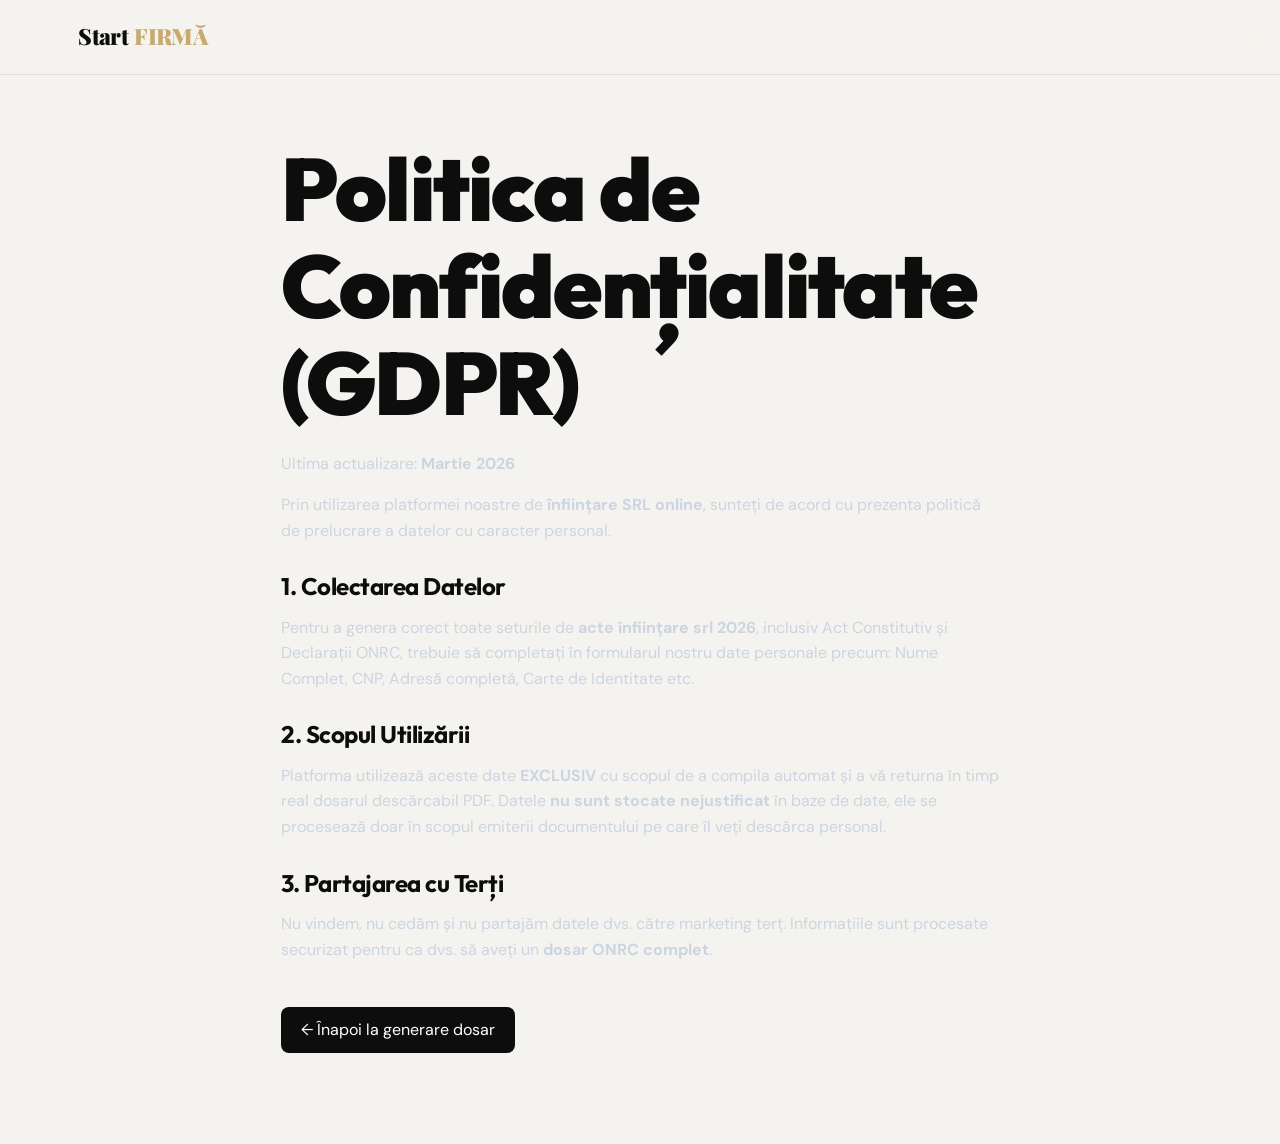
==== gdpr.html @ 817d8f9b "Initial commit" ====
<!DOCTYPE html>
<html lang="ro">
<head>
    <meta charset="UTF-8">
    <meta name="viewport" content="width=device-width, initial-scale=1.0">
    <title>Politica de Confidențialitate (GDPR) | StartSRL</title>
    <!-- Google Fonts -->
    <link rel="preconnect" href="https://fonts.googleapis.com">
    <link rel="preconnect" href="https://fonts.gstatic.com" crossorigin>
    <link href="https://fonts.googleapis.com/css2?family=Inter:wght@400;500;600;700&family=Outfit:wght@500;700;800&display=swap" rel="stylesheet">
    <link rel="stylesheet" href="style.css">
    <style>
        .legal-container {
            max-width: 800px;
            margin: 100px auto 50px;
            padding: 40px;
            background: rgba(255, 255, 255, 0.02);
            border: 1px solid rgba(255, 255, 255, 0.05);
            border-radius: 16px;
            backdrop-filter: blur(10px);
            color: #f1f5f9;
        }
        .legal-container h1 { font-family: 'Outfit', sans-serif; margin-bottom: 20px; color: var(--primary-color); }
        .legal-container h2 { font-family: 'Outfit', sans-serif; margin-top: 30px; margin-bottom: 15px; font-size: 1.5rem; }
        .legal-container p { margin-bottom: 15px; line-height: 1.6; color: #cbd5e1; }
        .legal-container a.btn-back { display: inline-block; margin-top: 30px; color: #fff; background: var(--primary-color); padding: 10px 20px; border-radius: 8px; text-decoration: none; }
    </style>
</head>
<body>
    <nav class="navbar scrolled">
        <div class="container nav-container">
            <a href="index.html" class="logo">
                <i class="ri-blaze-line"></i> Start<span>FIRMĂ</span>
            </a>
        </div>
    </nav>
    <div class="legal-container">
        <h1>Politica de Confidențialitate (GDPR)</h1>
        <p>Ultima actualizare: <strong>Martie 2026</strong></p>
        <p>Prin utilizarea platformei noastre de <strong>înființare SRL online</strong>, sunteți de acord cu prezenta politică de prelucrare a datelor cu caracter personal.</p>
        <h2>1. Colectarea Datelor</h2>
        <p>Pentru a genera corect toate seturile de <strong>acte înființare srl 2026</strong>, inclusiv Act Constitutiv și Declarații ONRC, trebuie să completați în formularul nostru date personale precum: Nume Complet, CNP, Adresă completă, Carte de Identitate etc.</p>
        <h2>2. Scopul Utilizării</h2>
        <p>Platforma utilizează aceste date <strong>EXCLUSIV</strong> cu scopul de a compila automat și a vă returna în timp real dosarul descărcabil PDF. Datele <strong>nu sunt stocate nejustificat</strong> în baze de date, ele se procesează doar în scopul emiterii documentului pe care îl veți descărca personal.</p>
        <h2>3. Partajarea cu Terți</h2>
        <p>Nu vindem, nu cedăm și nu partajăm datele dvs. către marketing terț. Informațiile sunt procesate securizat pentru ca dvs. să aveți un <strong>dosar ONRC complet</strong>.</p>
        <a href="index.html" class="btn-back">← Înapoi la generare dosar</a>
    </div>
</body>
</html>
---- style.css ----
/* =============================================================================
   StartFIRMĂ — Editorial Light Design 2026
   Inspirat din empiremetaverse.com: bold typography, white space, minimal UI
============================================================================= */

@import url('https://fonts.googleapis.com/css2?family=Playfair+Display:ital,wght@0,700;0,900;1,700&family=DM+Sans:wght@300;400;500;600&display=swap');

/* ── Variables ─────────────────────────────────────────────────────────── */
:root {
  --bg: #f5f3ef;
  --bg-white: #ffffff;
  --ink: #0d0d0d;
  --ink-light: #3a3a3a;
  --muted: #888880;
  --border: #e2dfd8;
  --accent: #1a1a1a;
  --accent-warm: #c8a96e;
  --green: #2d6a4f;
  --green-light: #e8f5ef;
  --card-bg: #ffffff;
  --shadow-sm: 0 1px 3px rgba(0, 0, 0, 0.06);
  --shadow-md: 0 4px 24px rgba(0, 0, 0, 0.08);
  --shadow-lg: 0 12px 48px rgba(0, 0, 0, 0.10);
  --radius: 4px;
  --radius-lg: 8px;

  /* Legacy compat */
  --primary-color: #0d0d0d;
  --secondary-color: #2d6a4f;
  --text-muted: #888880;
}

/* ── Reset ─────────────────────────────────────────────────────────────── */
*,
*::before,
*::after {
  box-sizing: border-box;
  margin: 0;
  padding: 0;
}

html {
  scroll-behavior: smooth;
  font-size: 16px;
}

body {
  font-family: 'DM Sans', sans-serif;
  background: var(--bg);
  color: var(--ink);
  line-height: 1.6;
  -webkit-font-smoothing: antialiased;
  overflow-x: hidden;
}

/* ── Typography ─────────────────────────────────────────────────────────── */
h1,
h2,
h3,
h4 {
  font-family: 'Playfair Display', serif;
  line-height: 1.1;
  letter-spacing: -0.02em;
  color: var(--ink);
}

h1 {
  font-size: clamp(2.8rem, 7vw, 5.5rem);
  font-weight: 900;
}

h2 {
  font-size: clamp(2rem, 4vw, 3.2rem);
  font-weight: 700;
}

h3 {
  font-size: clamp(1.3rem, 2.5vw, 1.8rem);
  font-weight: 700;
}

h4 {
  font-size: 1.1rem;
  font-weight: 600;
  font-family: 'DM Sans', sans-serif;
}

p {
  color: var(--ink-light);
  font-size: 1rem;
  line-height: 1.7;
}

a {
  text-decoration: none;
  color: inherit;
}

/* ── Layout ─────────────────────────────────────────────────────────────── */
.container {
  max-width: 1200px;
  margin: 0 auto;
  padding: 0 2rem;
}

.container-sm {
  max-width: 780px;
  margin: 0 auto;
  padding: 0 2rem;
}

/* ── Navbar ─────────────────────────────────────────────────────────────── */
.navbar {
  position: fixed;
  top: 0;
  left: 0;
  right: 0;
  z-index: 100;
  padding: 1.2rem 0;
  background: transparent;
  transition: background 0.3s, border-bottom 0.3s;
}

.navbar.scrolled {
  background: rgba(245, 243, 239, 0.92);
  backdrop-filter: blur(12px);
  border-bottom: 1px solid var(--border);
}

.nav-container {
  display: flex;
  align-items: center;
  justify-content: space-between;
}

.logo {
  font-family: 'Playfair Display', serif;
  font-size: 1.4rem;
  font-weight: 900;
  color: var(--ink);
  display: flex;
  align-items: center;
  gap: 0.4rem;
  letter-spacing: -0.03em;
}

.logo span {
  color: var(--accent-warm);
}

.logo i {
  font-size: 1.2rem;
  color: var(--accent-warm);
}

.nav-links {
  list-style: none;
  display: flex;
  align-items: center;
  gap: 2.5rem;
}

.nav-links a {
  font-size: 0.88rem;
  font-weight: 500;
  letter-spacing: 0.06em;
  text-transform: uppercase;
  color: var(--ink-light);
  transition: color 0.2s;
}

.nav-links a:hover {
  color: var(--ink);
}

/* ── Buttons ────────────────────────────────────────────────────────────── */
.btn-primary,
.btn-primary-small {
  display: inline-flex;
  align-items: center;
  gap: 0.5rem;
  background: var(--ink);
  color: #fff;
  padding: 0.85rem 1.8rem;
  border-radius: var(--radius);
  font-size: 0.88rem;
  font-weight: 600;
  letter-spacing: 0.05em;
  text-transform: uppercase;
  border: 2px solid var(--ink);
  cursor: pointer;
  transition: background 0.2s, color 0.2s, transform 0.15s;
}

.btn-primary:hover,
.btn-primary-small:hover {
  background: transparent;
  color: var(--ink);
  transform: translateY(-1px);
}

.btn-secondary,
.btn-secondary-small {
  display: inline-flex;
  align-items: center;
  gap: 0.5rem;
  background: transparent;
  color: var(--ink);
  padding: 0.85rem 1.8rem;
  border-radius: var(--radius);
  font-size: 0.88rem;
  font-weight: 600;
  letter-spacing: 0.05em;
  text-transform: uppercase;
  border: 2px solid var(--ink);
  cursor: pointer;
  transition: background 0.2s, color 0.2s, transform 0.15s;
}

.btn-secondary:hover,
.btn-secondary-small:hover {
  background: var(--ink);
  color: #fff;
  transform: translateY(-1px);
}

.btn-next {
  width: 100%;
  justify-content: center;
  margin-top: 1.5rem;
  font-size: 0.9rem;
}

.btn-onrc {
  display: inline-flex;
  align-items: center;
  gap: 0.5rem;
  background: var(--green);
  color: #fff;
  padding: 0.7rem 1.4rem;
  border-radius: var(--radius);
  font-size: 0.85rem;
  font-weight: 600;
  border: none;
  cursor: pointer;
  transition: opacity 0.2s;
  margin-top: 0.5rem;
}

.btn-onrc:hover {
  opacity: 0.85;
}

.btn-massive {
  display: inline-flex;
  align-items: center;
  gap: 0.75rem;
  background: var(--ink);
  color: #fff;
  padding: 1.1rem 2.5rem;
  border-radius: var(--radius);
  font-size: 1rem;
  font-weight: 700;
  letter-spacing: 0.08em;
  text-transform: uppercase;
  border: none;
  cursor: pointer;
  transition: opacity 0.2s, transform 0.15s;
}

.btn-massive:hover {
  opacity: 0.85;
  transform: translateY(-2px);
}

.btn-massive:disabled {
  opacity: 0.5;
  cursor: not-allowed;
  transform: none;
}

/* ── Hero ───────────────────────────────────────────────────────────────── */
.hero {
  min-height: 100vh;
  display: flex;
  align-items: center;
  padding: 8rem 0 5rem;
  background: var(--bg);
  position: relative;
  overflow: hidden;
}

/* Subtle grid texture */
.hero::before {
  content: '';
  position: absolute;
  inset: 0;
  background-image:
    linear-gradient(var(--border) 1px, transparent 1px),
    linear-gradient(90deg, var(--border) 1px, transparent 1px);
  background-size: 60px 60px;
  opacity: 0.4;
  pointer-events: none;
}

.hero-container {
  display: grid;
  grid-template-columns: 1fr 1fr;
  gap: 5rem;
  align-items: center;
  position: relative;
  z-index: 1;
}

.hero-eyebrow {
  display: inline-flex;
  align-items: center;
  gap: 0.5rem;
  font-size: 0.75rem;
  font-weight: 600;
  letter-spacing: 0.12em;
  text-transform: uppercase;
  color: var(--muted);
  margin-bottom: 1.5rem;
}

.hero-eyebrow::before {
  content: '';
  display: inline-block;
  width: 24px;
  height: 1px;
  background: var(--muted);
}

.badge {
  display: inline-flex;
  align-items: center;
  gap: 0.5rem;
  font-size: 0.75rem;
  font-weight: 600;
  letter-spacing: 0.12em;
  text-transform: uppercase;
  color: var(--muted);
  margin-bottom: 1.5rem;
}

.badge::before {
  content: '';
  display: inline-block;
  width: 24px;
  height: 1px;
  background: var(--accent-warm);
}

.hero h1 {
  margin-bottom: 1.5rem;
}

.hero h1 em {
  font-style: italic;
  color: var(--accent-warm);
}

.hero>.container>.hero-container>.hero-content>p {
  font-size: 1.05rem;
  color: var(--muted);
  max-width: 480px;
  margin-bottom: 2.5rem;
}

.hero-actions {
  display: flex;
  gap: 1rem;
  flex-wrap: wrap;
  margin-bottom: 3rem;
}

.trust-indicators {
  display: flex;
  gap: 2rem;
  flex-wrap: wrap;
}

.trust-item {
  display: flex;
  align-items: center;
  gap: 0.5rem;
  font-size: 0.82rem;
  font-weight: 500;
  color: var(--muted);
  letter-spacing: 0.02em;
}

.trust-item i {
  color: var(--green);
  font-size: 1rem;
}

/* Hero Visual — minimal card */
.hero-visual {
  display: flex;
  justify-content: flex-end;
}

.mockup-card {
  background: var(--bg-white);
  border: 1px solid var(--border);
  border-radius: var(--radius-lg);
  padding: 2rem;
  width: 100%;
  max-width: 420px;
  box-shadow: var(--shadow-lg);
  min-height: 400px;
}

.card-header {
  display: flex;
  align-items: center;
  gap: 0.6rem;
  font-size: 0.8rem;
  font-weight: 600;
  letter-spacing: 0.08em;
  text-transform: uppercase;
  color: var(--muted);
  border-bottom: 1px solid var(--border);
  padding-bottom: 1rem;
  margin-bottom: 1.5rem;
}

.card-header i {
  color: var(--accent-warm);
  font-size: 1rem;
}

.step-progress {
  display: flex;
  flex-direction: column;
  gap: 1rem;
}

.step {
  display: flex;
  align-items: center;
  gap: 1rem;
  padding: 1rem 1.2rem;
  border: 1px solid var(--border);
  border-radius: var(--radius);
  background: var(--bg);
  transition: all 0.3s;
}

.step.active {
  border-color: var(--ink);
  background: var(--bg-white);
}

.step i {
  font-size: 1.2rem;
  color: var(--muted);
}

.step.active i {
  color: var(--ink);
}

.step span {
  flex: 1;
  font-size: 0.9rem;
  font-weight: 500;
  color: var(--muted);
}

.step.active span {
  color: var(--ink);
}

.status-badge {
  font-size: 0.7rem;
  font-weight: 700;
  letter-spacing: 0.08em;
  text-transform: uppercase;
  padding: 0.3rem 0.7rem;
  border-radius: 100px;
  background: var(--green);
  color: #fff;
}

.status-badge.pending {
  background: var(--border);
  color: var(--muted);
}

/* ── Ticker / Marquee ──────────────────────────────────────────────────── */
.ticker-section {
  background: var(--ink);
  color: #fff;
  padding: 1rem 0;
  overflow: hidden;
  position: relative;
  z-index: 10;
}

/* Prima sectiune dupa hero are margin-top pentru spatiu de scroll */
.hero-scroll-area+.ticker-section {
  margin-top: 0;
}

.ticker-track {
  display: flex;
  white-space: nowrap;
  animation: ticker 20s linear infinite;
  gap: 4rem;
}

.ticker-item {
  display: inline-flex;
  align-items: center;
  gap: 0.8rem;
  font-size: 0.8rem;
  font-weight: 600;
  letter-spacing: 0.1em;
  text-transform: uppercase;
  color: rgba(255, 255, 255, 0.7);
  flex-shrink: 0;
}

.ticker-item i {
  color: var(--accent-warm);
}

@keyframes ticker {
  from {
    transform: translateX(0);
  }

  to {
    transform: translateX(-50%);
  }
}

/* ── Products Section ──────────────────────────────────────────────────── */
.products-preview {
  padding: 8rem 0;
  background: var(--bg-white);
  position: relative;
  z-index: 10;
}

.section-header {
  margin-bottom: 4rem;
}

.section-header .eyebrow {
  font-size: 0.75rem;
  font-weight: 600;
  letter-spacing: 0.14em;
  text-transform: uppercase;
  color: var(--accent-warm);
  display: flex;
  align-items: center;
  gap: 0.5rem;
  margin-bottom: 1rem;
}

.section-header .eyebrow::before {
  content: '';
  display: inline-block;
  width: 20px;
  height: 1px;
  background: var(--accent-warm);
}

.section-header h2 {
  margin-bottom: 0.8rem;
}

.section-header p {
  color: var(--muted);
  font-size: 1.05rem;
}

.products-grid {
  display: grid;
  grid-template-columns: repeat(3, 1fr);
  gap: 2px;
  border: 1px solid var(--border);
  border-radius: var(--radius-lg);
  overflow: hidden;
}

.products-grid-4 {
  grid-template-columns: repeat(4, 1fr);
}

@media (max-width: 900px) {
  .products-grid-4 {
    grid-template-columns: repeat(2, 1fr);
  }
}

@media (max-width: 500px) {
  .products-grid-4 {
    grid-template-columns: 1fr;
  }
}

.product-card {
  background: var(--bg-white);
  padding: 2.5rem 2rem;
  position: relative;
  transition: background 0.25s;
  border-right: 1px solid var(--border);
}

.product-card:last-child {
  border-right: none;
}

.product-card:hover {
  background: var(--bg);
}

.product-card.premium-card {
  background: var(--ink);
}

.product-card.premium-card:hover {
  background: #1a1a1a;
}

.product-card.premium-card h3,
.product-card.premium-card p,
.product-card.premium-card .new-price {
  color: #fff;
}

.product-card.premium-card .old-price {
  color: rgba(255, 255, 255, 0.4);
}

.product-badge {
  font-size: 0.65rem;
  font-weight: 700;
  letter-spacing: 0.12em;
  text-transform: uppercase;
  color: var(--accent-warm);
  margin-bottom: 1.5rem;
}

.premium-card .product-badge {
  color: var(--accent-warm);
}

.product-icon {
  font-size: 2rem;
  color: var(--ink);
  margin-bottom: 1.2rem;
}

.premium-card .product-icon {
  color: var(--accent-warm);
}

.product-card h3 {
  margin-bottom: 1rem;
  font-size: 1.4rem;
}

.product-price {
  display: flex;
  align-items: baseline;
  gap: 0.8rem;
  margin-bottom: 1rem;
}

.old-price {
  font-size: 0.9rem;
  color: var(--muted);
  text-decoration: line-through;
  font-weight: 400;
}

.new-price {
  font-size: 2.4rem;
  font-weight: 900;
  font-family: 'Playfair Display', serif;
  color: var(--ink);
  line-height: 1;
}

.product-card p {
  font-size: 0.9rem;
  color: var(--muted);
  margin-bottom: 2rem;
}

.premium-card p {
  color: rgba(255, 255, 255, 0.6);
}

/* ── Features ───────────────────────────────────────────────────────────── */
.features {
  padding: 8rem 0;
  background: var(--bg);
  position: relative;
  z-index: 10;
}

.features-grid {
  display: grid;
  grid-template-columns: repeat(3, 1fr);
  gap: 2rem;
}

.feature-card {
  padding: 2.5rem;
  background: var(--bg-white);
  border: 1px solid var(--border);
  border-radius: var(--radius-lg);
  transition: box-shadow 0.25s, transform 0.25s;
}

.feature-card:hover {
  box-shadow: var(--shadow-md);
  transform: translateY(-4px);
}

.icon-box {
  width: 48px;
  height: 48px;
  display: flex;
  align-items: center;
  justify-content: center;
  background: var(--bg);
  border: 1px solid var(--border);
  border-radius: var(--radius);
  font-size: 1.3rem;
  color: var(--ink);
  margin-bottom: 1.5rem;
}

.feature-card h3 {
  font-size: 1.15rem;
  margin-bottom: 0.8rem;
}

.feature-card p {
  font-size: 0.9rem;
}

/* ── How It Works ───────────────────────────────────────────────────────── */
.how-it-works {
  padding: 8rem 0;
  background: var(--bg-white);
  position: relative;
  z-index: 10;
}

.timeline {
  display: grid;
  grid-template-columns: repeat(3, 1fr);
  gap: 0;
  position: relative;
}

.timeline::before {
  content: '';
  position: absolute;
  top: 28px;
  left: calc(100% / 6);
  right: calc(100% / 6);
  height: 1px;
  background: var(--border);
  z-index: 0;
}

.timeline-item {
  display: flex;
  flex-direction: column;
  align-items: center;
  text-align: center;
  padding: 0 2rem;
  position: relative;
  z-index: 1;
}

.timeline-dot {
  width: 56px;
  height: 56px;
  border-radius: 50%;
  display: flex;
  align-items: center;
  justify-content: center;
  font-size: 1.2rem;
  font-weight: 900;
  font-family: 'Playfair Display', serif;
  background: var(--bg-white);
  border: 2px solid var(--ink);
  color: var(--ink);
  margin-bottom: 1.5rem;
  transition: background 0.25s, color 0.25s;
}

.timeline-item:hover .timeline-dot {
  background: var(--ink);
  color: #fff;
}

.timeline-content {
  text-align: center;
}

.timeline-content h3 {
  font-size: 1.1rem;
  margin-bottom: 0.6rem;
}

.timeline-content p {
  font-size: 0.88rem;
  color: var(--muted);
}

/* Glass panel compat */
.glass-panel {
  background: var(--bg-white);
  border: 1px solid var(--border);
}

/* ── SaaS App / Form Section ─────────────────────────────────────────────── */
.saas-app {
  padding: 8rem 0;
  background: var(--bg);
  position: relative;
  z-index: 10;
}

.saas-app>.container-sm>.section-header {
  text-align: center;
  margin-bottom: 3rem;
}

.app-interface {
  background: var(--bg-white);
  border: 1px solid var(--border);
  border-radius: var(--radius-lg);
  overflow: hidden;
  box-shadow: var(--shadow-lg);
}

/* Progress Bar */
.app-progress {
  display: grid;
  grid-template-columns: repeat(4, 1fr);
  border-bottom: 1px solid var(--border);
}

.progress-step {
  padding: 1rem;
  text-align: center;
  font-size: 0.72rem;
  font-weight: 600;
  letter-spacing: 0.06em;
  text-transform: uppercase;
  color: var(--muted);
  border-right: 1px solid var(--border);
  transition: color 0.25s, background 0.25s;
}

.progress-step:last-child {
  border-right: none;
}

.progress-step.active {
  color: var(--ink);
  background: var(--bg);
  border-bottom: 2px solid var(--ink);
  margin-bottom: -1px;
}

/* Steps */
.app-step {
  display: none;
  padding: 2.5rem;
}

.app-step.active-step {
  display: block;
}

.app-step h3 {
  margin-bottom: 0.5rem;
}

.step-desc {
  color: var(--muted);
  font-size: 0.92rem;
  margin-bottom: 2rem;
}

/* Form Elements */
.form-container {
  display: flex;
  flex-direction: column;
  gap: 1rem;
}

.input-row {
  display: flex;
  gap: 1rem;
}

.grid-2 {
  display: grid;
  grid-template-columns: 1fr 1fr;
  gap: 1rem;
}

.grid-3 {
  display: grid;
  grid-template-columns: 1fr 1fr 1fr;
  gap: 1rem;
}

.input-group {
  display: flex;
  flex-direction: column;
  gap: 0.4rem;
  flex: 1;
}

.input-group label {
  font-size: 0.78rem;
  font-weight: 600;
  letter-spacing: 0.06em;
  text-transform: uppercase;
  color: var(--muted);
}

.input-group input,
.input-group select,
.input-group textarea {
  padding: 0.85rem 1rem;
  background: var(--bg);
  border: 1px solid var(--border);
  border-radius: var(--radius);
  font-size: 0.92rem;
  color: var(--ink);
  font-family: 'DM Sans', sans-serif;
  transition: border-color 0.2s, box-shadow 0.2s;
  width: 100%;
  outline: none;
  -webkit-appearance: none;
}

.input-group input:focus,
.input-group select:focus {
  border-color: var(--ink);
  box-shadow: 0 0 0 3px rgba(13, 13, 13, 0.06);
  background: var(--bg-white);
}

.input-group input::placeholder {
  color: #bbb;
}

.checkbox-group {
  flex-direction: row !important;
  align-items: center;
  gap: 0.5rem !important;
}

.checkbox-group input[type="checkbox"] {
  width: auto !important;
  margin: 0;
}

/* CAEN Search */
.search-container {
  position: relative;
}

.search-results-box {
  position: absolute;
  top: 100%;
  left: 0;
  right: 0;
  z-index: 50;
  background: var(--bg-white);
  border: 1px solid var(--border);
  border-top: none;
  border-radius: 0 0 var(--radius) var(--radius);
  max-height: 220px;
  overflow-y: auto;
  display: none;
  box-shadow: var(--shadow-md);
}

.search-result-item {
  padding: 0.75rem 1rem;
  font-size: 0.88rem;
  cursor: pointer;
  transition: background 0.15s;
  border-bottom: 1px solid var(--border);
}

.search-result-item:hover {
  background: var(--bg);
}

.search-result-item strong {
  color: var(--ink);
}

.search-no-results {
  padding: 0.75rem 1rem;
  font-size: 0.88rem;
  color: var(--muted);
}

/* Comodat Section */
.comodat-section {
  border-top: 1px solid var(--border) !important;
  margin-top: 1.5rem !important;
  padding-top: 1.5rem !important;
}

.comodat-section h4 {
  margin-bottom: 1rem;
  color: var(--green) !important;
  font-family: 'DM Sans', sans-serif;
  font-size: 0.9rem;
  font-weight: 600;
  letter-spacing: 0.04em;
  text-transform: uppercase;
  display: flex;
  align-items: center;
  gap: 0.4rem;
}

/* Step Actions */
.step-actions {
  display: flex;
  gap: 1rem;
  justify-content: space-between;
  margin-top: 1.5rem;
}

/* Verify Step */
.verify-name-display {
  background: var(--bg);
  border: 1px solid var(--border);
  border-radius: var(--radius);
  padding: 1.5rem;
  text-align: center;
  margin-bottom: 2rem;
}

.verify-label {
  font-size: 0.75rem;
  font-weight: 600;
  letter-spacing: 0.1em;
  text-transform: uppercase;
  color: var(--muted);
  margin-bottom: 0.5rem;
}

.verify-company-name {
  font-size: 1.6rem;
  font-weight: 900;
  font-family: 'Playfair Display', serif;
  color: var(--ink);
}

.onrc-steps {
  display: flex;
  flex-direction: column;
  gap: 1.2rem;
  margin-bottom: 1.5rem;
}

.onrc-step-item {
  display: flex;
  gap: 1rem;
  padding: 1.2rem;
  background: var(--bg);
  border: 1px solid var(--border);
  border-radius: var(--radius);
}

.onrc-step-num {
  width: 32px;
  height: 32px;
  flex-shrink: 0;
  border-radius: 50%;
  background: var(--ink);
  color: #fff;
  display: flex;
  align-items: center;
  justify-content: center;
  font-size: 0.85rem;
  font-weight: 700;
}

.onrc-step-content {
  flex: 1;
}

.onrc-step-content strong {
  font-size: 0.9rem;
  display: block;
  margin-bottom: 0.3rem;
}

.onrc-step-content p {
  font-size: 0.85rem;
  margin-bottom: 0;
}

.confirm-check {
  margin: 1.5rem 0;
}

.checkbox-label {
  display: flex;
  align-items: flex-start;
  gap: 0.75rem;
  font-size: 0.88rem;
  cursor: pointer;
  color: var(--ink-light);
}

.checkbox-label input {
  margin-top: 3px;
  flex-shrink: 0;
}

/* Loader */
#ai-loader {
  padding: 3rem 2rem;
  text-align: center;
}

#ai-loader.hidden {
  display: none;
}

#loading-text {
  font-size: 0.88rem;
  color: var(--muted);
  margin-bottom: 1.2rem;
  font-style: italic;
}

.progress-bar-container {
  height: 3px;
  background: var(--border);
  border-radius: 100px;
  overflow: hidden;
  max-width: 320px;
  margin: 0 auto;
}

#loading-progress {
  height: 100%;
  background: var(--ink);
  transition: width 0.5s ease;
  width: 0%;
}

/* Pricing Results */
#pricing-results.hidden {
  display: none;
}

.pricing-grid {
  display: grid;
  grid-template-columns: 1fr 1fr;
  gap: 1.5rem;
  margin-bottom: 1.5rem;
}

.pricing-card {
  background: var(--bg);
  border: 2px solid var(--border);
  border-radius: var(--radius-lg);
  padding: 1.8rem;
  position: relative;
  transition: border-color 0.25s, transform 0.2s;
  cursor: pointer;
}

.pricing-card:hover {
  border-color: var(--ink);
  transform: translateY(-2px);
}

.pricing-card.featured {
  border-color: var(--ink);
  background: var(--bg-white);
}

.pricing-tag {
  position: absolute;
  top: -12px;
  left: 50%;
  transform: translateX(-50%);
  background: var(--ink);
  color: #fff;
  font-size: 0.65rem;
  font-weight: 700;
  letter-spacing: 0.1em;
  text-transform: uppercase;
  padding: 0.3rem 0.9rem;
  border-radius: 100px;
}

.pricing-discount {
  font-size: 0.7rem;
  font-weight: 700;
  letter-spacing: 0.08em;
  text-transform: uppercase;
  color: var(--accent-warm);
  margin-bottom: 0.5rem;
}

.pricing-card h4 {
  font-size: 1rem;
  margin-bottom: 1rem;
}

.pricing-card .price-display {
  display: flex;
  align-items: baseline;
  gap: 0.5rem;
  margin-bottom: 1rem;
}

.pricing-card .price-display .old {
  font-size: 0.85rem;
  color: var(--muted);
  text-decoration: line-through;
}

.pricing-card .price-display .current {
  font-size: 2rem;
  font-weight: 900;
  font-family: 'Playfair Display', serif;
}

.pricing-card ul {
  list-style: none;
  display: flex;
  flex-direction: column;
  gap: 0.4rem;
  margin-bottom: 1.5rem;
}

.pricing-card ul li {
  font-size: 0.82rem;
  color: var(--ink-light);
  display: flex;
  align-items: center;
  gap: 0.5rem;
}

.pricing-card ul li::before {
  content: '✓';
  color: var(--green);
  font-weight: 700;
}

/* Courier checkbox */
#courier-address-box {
  margin-top: 1rem;
}

.courier-label {
  font-size: 0.88rem;
  color: var(--ink-light);
}

/* GDPR checkbox */
.gdpr-check {
  display: flex;
  align-items: flex-start;
  gap: 0.75rem;
  font-size: 0.8rem;
  color: var(--muted);
  margin: 1rem 0;
}

.gdpr-check a {
  color: var(--ink);
  text-decoration: underline;
}

.gdpr-check input {
  margin-top: 2px;
  flex-shrink: 0;
}

/* Display firma */
.firma-display {
  background: var(--bg);
  border: 1px solid var(--border);
  border-radius: var(--radius);
  padding: 1rem 1.5rem;
  font-size: 0.88rem;
  color: var(--muted);
  margin-bottom: 1.5rem;
}

.firma-display strong {
  color: var(--ink);
  font-size: 1.1rem;
  font-family: 'Playfair Display', serif;
}

/* PFA guidance */
.pfa-guidance-box {
  border: 1px solid var(--green) !important;
  border-radius: var(--radius-lg);
  padding: 1.5rem;
  background: var(--green-light) !important;
}

.pfa-guidance-box h4 {
  color: var(--green) !important;
}

.pfa-guidance-box ol {
  padding-left: 1.2rem;
  display: flex;
  flex-direction: column;
  gap: 0.5rem;
}

.pfa-guidance-box li {
  font-size: 0.88rem;
  color: var(--ink-light);
}

/* Success step */
#step-success {
  text-align: center;
  padding: 3rem 1rem;
}

/* ── Footer ─────────────────────────────────────────────────────────────── */
.footer {
  background: var(--ink);
  color: rgba(255, 255, 255, 0.7);
  padding: 5rem 0 0;
  position: relative;
  z-index: 10;
}

.footer-container {
  display: grid;
  grid-template-columns: 1.5fr 1fr;
  gap: 4rem;
  padding-bottom: 3rem;
  border-bottom: 1px solid rgba(255, 255, 255, 0.08);
}

.footer-info h3 {
  font-family: 'Playfair Display', serif;
  font-size: 1.5rem;
  color: #fff;
  margin-bottom: 1rem;
}

.footer-info h3 span {
  color: var(--accent-warm);
}

.footer-info p {
  font-size: 0.88rem;
  max-width: 360px;
  line-height: 1.6;
}

.social-links {
  display: flex;
  gap: 1rem;
  margin-top: 1.5rem;
}

.social-links a {
  width: 36px;
  height: 36px;
  border: 1px solid rgba(255, 255, 255, 0.15);
  border-radius: 50%;
  display: flex;
  align-items: center;
  justify-content: center;
  font-size: 0.9rem;
  color: rgba(255, 255, 255, 0.5);
  transition: border-color 0.2s, color 0.2s;
}

.social-links a:hover {
  border-color: var(--accent-warm);
  color: var(--accent-warm);
}

.footer-links {
  display: flex;
  gap: 3rem;
}

.link-col {
  display: flex;
  flex-direction: column;
  gap: 0.8rem;
}

.link-col h4 {
  font-size: 0.72rem;
  font-weight: 700;
  letter-spacing: 0.12em;
  text-transform: uppercase;
  color: rgba(255, 255, 255, 0.4);
  margin-bottom: 0.5rem;
}

.link-col a {
  font-size: 0.88rem;
  color: rgba(255, 255, 255, 0.6);
  transition: color 0.2s;
}

.link-col a:hover {
  color: #fff;
}

.gdpr-disclaimer {
  padding: 2rem 0 !important;
  margin: 0 !important;
  border-top: 1px solid rgba(255, 255, 255, 0.06) !important;
  font-size: 0.78rem !important;
  color: rgba(255, 255, 255, 0.3) !important;
}

.footer-bottom {
  text-align: center;
  padding: 1.5rem;
  font-size: 0.8rem;
  color: rgba(255, 255, 255, 0.25);
}

/* ── Chatbot ─────────────────────────────────────────────────────────────── */
#chatbot-widget {
  position: fixed;
  bottom: 1.5rem;
  right: 1.5rem;
  z-index: 999;
}

#chatbot-toggle {
  width: 52px;
  height: 52px;
  border-radius: 50%;
  background: var(--ink);
  color: #fff;
  border: none;
  cursor: pointer;
  font-size: 1.3rem;
  display: flex;
  align-items: center;
  justify-content: center;
  box-shadow: var(--shadow-lg);
  transition: transform 0.2s;
  position: relative;
}

#chatbot-toggle:hover {
  transform: scale(1.06);
}

.chat-badge {
  position: absolute;
  top: -4px;
  right: -4px;
  width: 18px;
  height: 18px;
  background: var(--accent-warm);
  color: var(--ink);
  font-size: 0.65rem;
  font-weight: 700;
  border-radius: 50%;
  display: flex;
  align-items: center;
  justify-content: center;
}

.chatbot-window {
  position: absolute;
  bottom: 65px;
  right: 0;
  width: 320px;
  background: var(--bg-white);
  border: 1px solid var(--border);
  border-radius: var(--radius-lg);
  box-shadow: var(--shadow-lg);
  display: flex;
  flex-direction: column;
  overflow: hidden;
  max-height: 500px;
}

.chatbot-header {
  display: flex;
  align-items: center;
  gap: 0.8rem;
  padding: 1rem 1.2rem;
  background: var(--ink);
  color: #fff;
  border-bottom: 1px solid rgba(255, 255, 255, 0.05);
}

.chatbot-avatar {
  width: 34px;
  height: 34px;
  background: rgba(255, 255, 255, 0.1);
  border-radius: 50%;
  display: flex;
  align-items: center;
  justify-content: center;
  font-size: 1rem;
}

.chatbot-name {
  font-size: 0.88rem;
  font-weight: 600;
}

.chatbot-status {
  font-size: 0.72rem;
  color: rgba(255, 255, 255, 0.5);
  display: flex;
  align-items: center;
  gap: 0.3rem;
}

.online-dot {
  width: 6px;
  height: 6px;
  border-radius: 50%;
  background: #4ade80;
  display: inline-block;
}

.chatbot-close {
  margin-left: auto;
  background: none;
  border: none;
  color: rgba(255, 255, 255, 0.5);
  cursor: pointer;
  font-size: 1rem;
}

.chatbot-messages {
  flex: 1;
  overflow-y: auto;
  padding: 1rem;
  display: flex;
  flex-direction: column;
  gap: 0.8rem;
  min-height: 160px;
}

.chat-msg {
  display: flex;
}

.chat-msg.bot {
  justify-content: flex-start;
}

.chat-msg.user {
  justify-content: flex-end;
}

.chat-bubble {
  max-width: 80%;
  padding: 0.7rem 1rem;
  border-radius: var(--radius-lg);
  font-size: 0.85rem;
  line-height: 1.5;
}

.chat-msg.bot .chat-bubble {
  background: var(--bg);
  color: var(--ink-light);
  border: 1px solid var(--border);
}

.chat-msg.user .chat-bubble {
  background: var(--ink);
  color: #fff;
}

.chatbot-suggestions {
  display: flex;
  flex-wrap: wrap;
  gap: 0.4rem;
  padding: 0.8rem 1rem;
  border-top: 1px solid var(--border);
}

.chatbot-suggestions button {
  font-size: 0.72rem;
  padding: 0.35rem 0.7rem;
  border: 1px solid var(--border);
  border-radius: 100px;
  background: var(--bg);
  color: var(--ink-light);
  cursor: pointer;
  transition: all 0.2s;
}

.chatbot-suggestions button:hover {
  border-color: var(--ink);
  color: var(--ink);
}

.chatbot-input-row {
  display: flex;
  gap: 0;
  border-top: 1px solid var(--border);
}

.chatbot-input-row input {
  flex: 1;
  border: none;
  outline: none;
  padding: 0.85rem 1rem;
  font-size: 0.88rem;
  background: var(--bg-white);
  font-family: 'DM Sans', sans-serif;
  color: var(--ink);
}

.chatbot-input-row button {
  padding: 0 1rem;
  background: var(--ink);
  color: #fff;
  border: none;
  cursor: pointer;
  font-size: 1rem;
  transition: opacity 0.2s;
}

.chatbot-input-row button:hover {
  opacity: 0.8;
}

/* ── Modal ───────────────────────────────────────────────────────────────── */
.modal-overlay {
  position: fixed;
  inset: 0;
  z-index: 1000;
  background: rgba(0, 0, 0, 0.5);
  backdrop-filter: blur(4px);
  display: flex;
  align-items: center;
  justify-content: center;
  padding: 1rem;
}

.modal-content.success-card {
  background: var(--bg-white);
  border: 1px solid var(--border);
  border-radius: var(--radius-lg);
  padding: 3rem 2.5rem;
  text-align: center;
  max-width: 480px;
  width: 100%;
  box-shadow: var(--shadow-lg);
}

.success-icon {
  font-size: 3rem;
  color: var(--green);
  margin-bottom: 1rem;
}

.modal-content h2 {
  margin-bottom: 1rem;
}

.modal-content p {
  color: var(--muted);
  font-size: 0.92rem;
  margin-bottom: 2rem;
}

.modal-note {
  font-size: 0.8rem !important;
  margin-top: 1rem !important;
}

.modal-close-text {
  display: block;
  margin-top: 1rem;
  background: none;
  border: none;
  cursor: pointer;
  font-size: 0.82rem;
  color: var(--muted);
  text-decoration: underline;
}

/* ── Animations ─────────────────────────────────────────────────────────── */
@keyframes fadeUp {
  from {
    opacity: 0;
    transform: translateY(24px);
  }

  to {
    opacity: 1;
    transform: translateY(0);
  }
}

@keyframes fadeIn {
  from {
    opacity: 0;
  }

  to {
    opacity: 1;
  }
}

.hero-content>* {
  animation: fadeUp 0.7s ease both;
}

.hero-content>.badge {
  animation-delay: 0.1s;
}

.hero-content>h1 {
  animation-delay: 0.2s;
}

.hero-content>p {
  animation-delay: 0.3s;
}

.hero-content>.hero-actions {
  animation-delay: 0.4s;
}

.hero-content>.trust-indicators {
  animation-delay: 0.5s;
}

.hero-visual {
  animation: fadeUp 0.8s 0.35s ease both;
}

/* ── Responsive ─────────────────────────────────────────────────────────── */
@media (max-width: 900px) {
  .hero-container {
    grid-template-columns: 1fr;
    gap: 3rem;
  }

  .hero-visual {
    justify-content: center;
  }

  .mockup-card {
    max-width: 100%;
  }

  .products-grid {
    grid-template-columns: 1fr;
  }

  .product-card {
    border-right: none;
    border-bottom: 1px solid var(--border);
  }

  .features-grid {
    grid-template-columns: 1fr;
  }

  .timeline {
    grid-template-columns: 1fr;
  }

  .timeline::before {
    display: none;
  }

  .timeline-item {
    align-items: flex-start;
    text-align: left;
    flex-direction: row;
    gap: 1rem;
  }

  .timeline-content {
    text-align: left;
  }

  .footer-container {
    grid-template-columns: 1fr;
    gap: 2rem;
  }

  .footer-links {
    gap: 2rem;
  }

  .pricing-grid {
    grid-template-columns: 1fr;
  }

  .nav-links {
    display: none;
  }

  .nav-links li:nth-child(3) {
    display: block;
  }

  .nav-links li:nth-child(3) a {
    font-size: 0.8rem;
    padding: 0.5rem 0;
  }

  h1 {
    font-size: 2.6rem;
  }
}

@media (max-width: 600px) {
  .app-progress {
    grid-template-columns: repeat(2, 1fr);
  }

  .grid-2,
  .grid-3 {
    grid-template-columns: 1fr;
  }

  .input-row {
    flex-direction: column;
  }

  .app-step {
    padding: 1.5rem;
  }

  .step-actions {
    flex-direction: column;
  }

  .hero {
    padding: 7rem 0 4rem;
  }

  .container,
  .container-sm {
    padding: 0 1rem;
  }
}

/* ── Utility ─────────────────────────────────────────────────────────────── */
.sr-only {
  position: absolute;
  width: 1px;
  height: 1px;
  overflow: hidden;
  clip: rect(0, 0, 0, 0);
}

.hidden {
  display: none !important;
}

/* ═══════════════════════════════════════════════════════════
   HERO — CLĂDIRE FIXĂ + SCROLL STORYTELLING
═══════════════════════════════════════════════════════════ */

/* 1. FUNDAL & CLĂDIRE */
.building-container {
  position: fixed;
  top: 0;
  left: 0;
  width: 100%;
  height: 100vh;
  display: flex;
  justify-content: center;
  align-items: center;
  z-index: 1;
  pointer-events: none;
  background-color: var(--bg);
  will-change: transform;
}

#hero-img {
  height: 100vh;
  object-fit: contain;
  mix-blend-mode: multiply;
  opacity: 0.9;
  transform: scale(1.1);
  will-change: transform;
  transform-origin: top center;
}

/* 2. SCROLLER */
.content-scroller {
  position: relative;
  z-index: 10;
}

/* Slide-uri mai compacte — flow mai strâns */
.hero-slide {
  min-height: 55vh;
  display: flex;
  flex-direction: column;
  justify-content: center;
  align-items: center;
  text-align: center;
  padding: 0 8%;
  opacity: 0;
  transform: translateY(16px);
  transition: opacity 0.5s ease, transform 0.5s ease;
}

/* Primul slide: spațiu extra pentru navbar */
#slide-1 {
  min-height: 80vh;
  padding-top: 80px;
}

#slide-2 {
  min-height: 45vh;
}

#slide-3 {
  min-height: 40vh;
}

#slide-4 {
  min-height: 35vh;
  padding-bottom: 3rem;
}

.hero-slide.visible {
  opacity: 1;
  transform: translateY(0);
}

/* 3. TIPOGRAFIE HERO */
.hero-slide h1 {
  font-family: 'Montserrat', sans-serif;
  font-weight: 900;
  font-size: clamp(2.8rem, 9vw, 6rem);
  line-height: 0.92;
  text-transform: uppercase;
  letter-spacing: -3px;
  color: var(--ink);
  text-shadow: 0 0 40px var(--bg), 0 0 20px var(--bg);
}

.gold {
  color: #b89b5e !important;
}

#slide-3 .sub-text {
  font-family: 'Montserrat', sans-serif;
  font-weight: 800;
  font-size: clamp(0.9rem, 2.2vw, 1.35rem);
  color: var(--ink);
  background: rgba(245, 243, 239, 0.92);
  padding: 12px 28px;
  border-radius: 4px;
  letter-spacing: 0.12em;
  text-transform: uppercase;
  border: 1px solid var(--border);
}

/* 4. BUTONUL CTA */
.btn-pill {
  background: var(--ink) !important;
  color: #fff !important;
  border-radius: 50px;
  font-family: 'Montserrat', sans-serif;
  font-weight: 900;
  text-transform: uppercase;
  padding: 1.1rem 3rem;
  font-size: 0.9rem;
  letter-spacing: 0.08em;
  display: inline-block;
  margin-top: 1rem;
  transition: background 0.2s, transform 0.15s !important;
  border: 2px solid var(--ink) !important;
}

.btn-pill:hover {
  background: transparent !important;
  color: var(--ink) !important;
  transform: translateY(-2px);
}

.navbar .btn-primary-small {
  background: var(--ink) !important;
  color: #fff !important;
  border-radius: 50px;
  padding: 0.55rem 1.2rem;
  font-size: 0.78rem;
}

/* ═══════════════════════════════════════════════════════════
   5. MOBIL — HERO COMPLET REFĂCUT
═══════════════════════════════════════════════════════════ */
@media (max-width: 768px) {

  /* Clădire: mai mică, nu acoperă textul */
  #hero-img {
    height: 65vh;
    opacity: 0.6;
  }

  /* Slide-uri mai scurte pe mobil */
  .hero-slide {
    min-height: 42vh;
    padding: 0 1.2rem;
  }

  #slide-1 {
    min-height: 65vh;
    padding-top: 90px;
    justify-content: flex-start;
  }

  #slide-2 {
    min-height: 38vh;
  }

  #slide-3 {
    min-height: 35vh;
  }

  #slide-4 {
    min-height: 30vh;
  }

  .hero-slide h1 {
    font-size: clamp(2rem, 11vw, 3rem);
    letter-spacing: -1px;
    line-height: 0.95;
  }

  #slide-3 .sub-text {
    font-size: 0.82rem;
    padding: 10px 18px;
    letter-spacing: 0.08em;
  }

  .btn-pill {
    padding: 0.9rem 2rem;
    font-size: 0.82rem;
  }
}
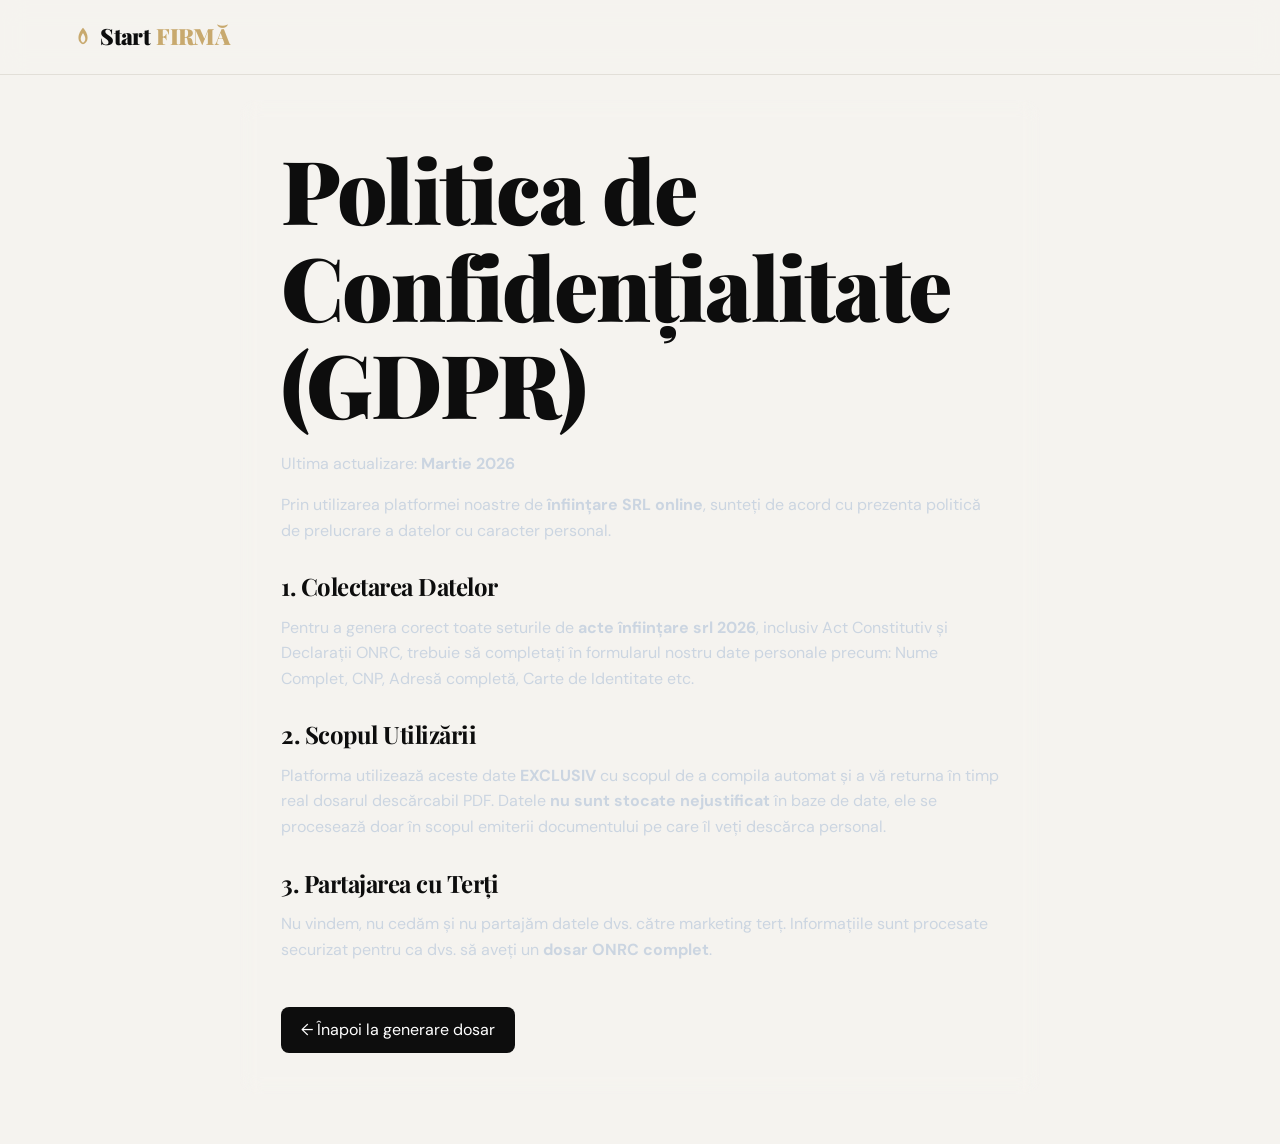
==== commit b18589ca: "feat: update video, styles, and legal pages; remove unused images Co-Authored-By: Claude Sonnet 4.6 " ====
--- a/gdpr.html
+++ b/gdpr.html
@@ -7,7 +7,7 @@
     <!-- Google Fonts -->
     <link rel="preconnect" href="https://fonts.googleapis.com">
     <link rel="preconnect" href="https://fonts.gstatic.com" crossorigin>
-    <link href="https://fonts.googleapis.com/css2?family=Inter:wght@400;500;600;700&family=Outfit:wght@500;700;800&display=swap" rel="stylesheet">
+    <link href="https://fonts.googleapis.com/css2?family=Playfair+Display:ital,wght@0,700;0,900;1,700&family=DM+Sans:wght@300;400;500;600&display=swap" rel="stylesheet">
     <link rel="stylesheet" href="style.css">
     <style>
         .legal-container {
@@ -20,8 +20,8 @@
             backdrop-filter: blur(10px);
             color: #f1f5f9;
         }
-        .legal-container h1 { font-family: 'Outfit', sans-serif; margin-bottom: 20px; color: var(--primary-color); }
-        .legal-container h2 { font-family: 'Outfit', sans-serif; margin-top: 30px; margin-bottom: 15px; font-size: 1.5rem; }
+        .legal-container h1 { font-family: 'Playfair Display', serif; margin-bottom: 20px; color: var(--ink); }
+        .legal-container h2 { font-family: 'Playfair Display', serif; margin-top: 30px; margin-bottom: 15px; font-size: 1.5rem; }
         .legal-container p { margin-bottom: 15px; line-height: 1.6; color: #cbd5e1; }
         .legal-container a.btn-back { display: inline-block; margin-top: 30px; color: #fff; background: var(--primary-color); padding: 10px 20px; border-radius: 8px; text-decoration: none; }
     </style>
@@ -30,7 +30,7 @@
     <nav class="navbar scrolled">
         <div class="container nav-container">
             <a href="index.html" class="logo">
-                <i class="ri-blaze-line"></i> Start<span>FIRMĂ</span>
+                <svg width="22" height="22" viewBox="0 0 24 24" fill="none" aria-hidden="true" style="flex-shrink:0"><path d="M12 2C12 2 7 7 7 13C7 16.31 9.24 19.08 12 19.93C14.76 19.08 17 16.31 17 13C17 7 12 2 12 2Z" fill="#c8a96e"/><path d="M12 8C12 8 9.5 11 9.5 14C9.5 15.93 10.57 17.61 12 18.27C13.43 17.61 14.5 15.93 14.5 14C14.5 11 12 8 12 8Z" fill="#f5f3ef"/></svg> Start<span>FIRMĂ</span>
             </a>
         </div>
     </nav>
--- a/style.css
+++ b/style.css
@@ -41,6 +41,7 @@
 
 html {
   scroll-behavior: smooth;
+  scroll-snap-type: y mandatory;
   font-size: 16px;
 }
 
@@ -125,6 +126,34 @@
   background: rgba(245, 243, 239, 0.92);
   backdrop-filter: blur(12px);
   border-bottom: 1px solid var(--border);
+}
+
+/* ── Navbar over video hero — white text mode ── */
+.navbar--video .logo { color: #0d0d0d; }
+.navbar--video .logo span { color: #c8a96e; }
+.navbar--video .nav-links a { color: rgba(13, 13, 13, 0.78); }
+.navbar--video .nav-links a:hover { color: #0d0d0d; }
+.navbar--video .mobile-cta-btn {
+  background: #c8a96e;
+  color: #0d0d0d;
+  border-color: #c8a96e;
+}
+.navbar--video .btn-primary-small {
+  background: rgba(255, 255, 255, 0.12) !important;
+  color: #ffffff !important;
+  border: 2px solid rgba(255, 255, 255, 0.4) !important;
+}
+.navbar--video .btn-primary-small:hover {
+  background: rgba(255, 255, 255, 0.22) !important;
+}
+/* scrolled state overrides video state */
+.navbar.scrolled .logo { color: var(--ink); }
+.navbar.scrolled .logo span { color: var(--accent-warm); }
+.navbar.scrolled .nav-links a { color: var(--ink); }
+.navbar.scrolled .mobile-cta-btn {
+  background: var(--ink);
+  color: #fff;
+  border-color: var(--ink);
 }
 
 .nav-container {
@@ -1827,13 +1856,21 @@
     display: none;
   }
 
-  .nav-links li:nth-child(3) {
-    display: block;
-  }
-
-  .nav-links li:nth-child(3) a {
-    font-size: 0.8rem;
-    padding: 0.5rem 0;
+  .mobile-cta-btn {
+    display: inline-flex;
+    align-items: center;
+    background: #c8a96e;
+    color: #0d0d0d;
+    font-family: 'Montserrat', sans-serif;
+    font-size: 0.78rem;
+    font-weight: 900;
+    letter-spacing: 0.06em;
+    text-transform: uppercase;
+    padding: 0.55rem 1.1rem;
+    border: 2px solid #c8a96e;
+    border-radius: 4px;
+    white-space: nowrap;
+    transition: background 0.2s, color 0.2s;
   }
 
   h1 {
@@ -1887,109 +1924,251 @@
 }
 
 /* ═══════════════════════════════════════════════════════════
-   HERO — CLĂDIRE FIXĂ + SCROLL STORYTELLING
+   VIDEO HERO
 ═══════════════════════════════════════════════════════════ */
 
-/* 1. FUNDAL & CLĂDIRE */
-.building-container {
-  position: fixed;
-  top: 0;
+.vh {
+  position: relative;
+  width: 100%;
+  height: 100vh;
+  min-height: 600px;
+  overflow: hidden;
+  display: flex;
+  align-items: center;
+  justify-content: center;
+}
+
+/* ── Video layer ── */
+.vh__video-wrap {
+  position: absolute;
+  inset: 0;
+  z-index: 0;
+}
+
+.vh__video {
+  position: absolute;
+  inset: 0;
+  width: 100%;
+  height: 100%;
+  object-fit: cover;
+  object-position: center;
+}
+
+/* ── Content ── */
+.vh__content {
+  position: relative;
+  z-index: 2;
+  display: flex;
+  flex-direction: column;
+  align-items: center;
+  text-align: center;
+  padding: 3rem clamp(1.5rem, 5vw, 4rem);
+  max-width: 900px;
+  opacity: 0;
+  transform: translateY(24px);
+  transition: opacity 0.9s cubic-bezier(0.16, 1, 0.3, 1),
+              transform 0.9s cubic-bezier(0.16, 1, 0.3, 1);
+}
+
+.vh__content--visible {
+  opacity: 1;
+  transform: translateY(0);
+}
+
+/* Badge */
+.vh__badge {
+  display: inline-block;
+  font-family: 'DM Sans', sans-serif;
+  font-size: 0.75rem;
+  font-weight: 500;
+  letter-spacing: 0.14em;
+  text-transform: uppercase;
+  color: #c8a96e;
+  border: 1px solid rgba(200, 169, 110, 0.5);
+  border-radius: 50px;
+  padding: 0.4rem 1.2rem;
+  margin-bottom: 1.8rem;
+}
+
+/* H1 */
+.vh__title {
+  font-family: 'Montserrat', sans-serif;
+  font-weight: 900;
+  font-size: clamp(3rem, 7.5vw, 6.5rem);
+  line-height: 0.95;
+  letter-spacing: -0.03em;
+  color: #0d0d0d;
+  text-transform: uppercase;
+  margin-bottom: 0.5rem;
+}
+
+.vh__title-em {
+  display: block;
+  font-family: 'Playfair Display', serif;
+  font-style: italic;
+  font-weight: 700;
+  text-transform: none;
+  letter-spacing: -0.02em;
+  color: #c8a96e;
+  font-size: 0.85em;
+}
+
+/* Subtitle */
+.vh__subtitle {
+  font-family: 'DM Sans', sans-serif;
+  font-size: clamp(1rem, 1.5vw, 1.2rem);
+  font-weight: 300;
+  color: rgba(13, 13, 13, 0.82);
+  line-height: 1.65;
+  max-width: 600px;
+  margin: 0 auto 2.4rem;
+}
+
+/* CTAs */
+.vh__ctas {
+  display: flex;
+  flex-wrap: wrap;
+  gap: 1rem;
+  justify-content: center;
+  margin-bottom: 3.5rem;
+}
+
+.vh__btn {
+  font-family: 'Montserrat', sans-serif;
+  font-size: 0.8rem;
+  font-weight: 700;
+  letter-spacing: 0.08em;
+  text-transform: uppercase;
+  padding: 0.95rem 2rem;
+  border-radius: 3px;
+  text-decoration: none;
+  transition: background 0.2s, color 0.2s, transform 0.15s, border-color 0.2s;
+  white-space: nowrap;
+}
+
+.vh__btn--primary {
+  background: #c8a96e;
+  color: #0d0d0d;
+  border: 2px solid #c8a96e;
+}
+.vh__btn--primary:hover {
+  background: transparent;
+  color: #c8a96e;
+  transform: translateY(-2px);
+}
+
+.vh__btn--secondary {
+  background: transparent;
+  color: #0d0d0d;
+  border: 2px solid rgba(13, 13, 13, 0.55);
+}
+.vh__btn--secondary:hover {
+  border-color: rgba(13, 13, 13, 0.9);
+  background: rgba(13, 13, 13, 0.08);
+  transform: translateY(-2px);
+}
+
+/* Stats row */
+.vh__stats {
+  display: flex;
+  align-items: center;
+  gap: 2rem;
+}
+
+.vh__stat {
+  display: flex;
+  flex-direction: column;
+  align-items: center;
+  gap: 0.2rem;
+}
+
+.vh__stat-num {
+  font-family: 'Montserrat', sans-serif;
+  font-weight: 800;
+  font-size: clamp(1.3rem, 2.5vw, 1.9rem);
+  color: #0d0d0d;
+  line-height: 1;
+}
+
+.vh__stat-label {
+  font-family: 'DM Sans', sans-serif;
+  font-size: 0.7rem;
+  font-weight: 400;
+  color: rgba(13, 13, 13, 0.65);
+  text-transform: uppercase;
+  letter-spacing: 0.07em;
+}
+
+.vh__stat-divider {
+  width: 1px;
+  height: 36px;
+  background: rgba(13, 13, 13, 0.2);
+  flex-shrink: 0;
+}
+
+/* ── Scroll indicator ── */
+.vh__scroll-indicator {
+  position: absolute;
+  bottom: 2.5rem;
+  left: 50%;
+  transform: translateX(-50%);
+  z-index: 2;
+  display: flex;
+  flex-direction: column;
+  align-items: center;
+  gap: 0.5rem;
+  opacity: 1;
+  transition: opacity 0.4s ease;
+}
+
+.vh__scroll-indicator--hidden {
+  opacity: 0;
+  pointer-events: none;
+}
+
+.vh__scroll-line {
+  display: block;
+  width: 1px;
+  height: 44px;
+  background: rgba(255, 255, 255, 0.3);
+  position: relative;
+  overflow: hidden;
+}
+
+.vh__scroll-line::after {
+  content: '';
+  position: absolute;
+  top: -100%;
   left: 0;
   width: 100%;
-  height: 100vh;
-  display: flex;
-  justify-content: center;
-  align-items: center;
-  z-index: 1;
-  pointer-events: none;
-  background-color: var(--bg);
-  will-change: transform;
-}
-
-#hero-img {
-  height: 100vh;
-  object-fit: contain;
-  mix-blend-mode: multiply;
-  opacity: 0.9;
-  transform: scale(1.1);
-  will-change: transform;
-  transform-origin: top center;
-}
-
-/* 2. SCROLLER */
-.content-scroller {
-  position: relative;
-  z-index: 10;
-}
-
-/* Slide-uri mai compacte — flow mai strâns */
-.hero-slide {
-  min-height: 55vh;
-  display: flex;
-  flex-direction: column;
-  justify-content: center;
-  align-items: center;
-  text-align: center;
-  padding: 0 8%;
-  opacity: 0;
-  transform: translateY(16px);
-  transition: opacity 0.5s ease, transform 0.5s ease;
-}
-
-/* Primul slide: spațiu extra pentru navbar */
-#slide-1 {
-  min-height: 80vh;
-  padding-top: 80px;
-}
-
-#slide-2 {
-  min-height: 45vh;
-}
-
-#slide-3 {
-  min-height: 40vh;
-}
-
-#slide-4 {
-  min-height: 35vh;
-  padding-bottom: 3rem;
-}
-
-.hero-slide.visible {
-  opacity: 1;
-  transform: translateY(0);
-}
-
-/* 3. TIPOGRAFIE HERO */
-.hero-slide h1 {
-  font-family: 'Montserrat', sans-serif;
-  font-weight: 900;
-  font-size: clamp(2.8rem, 9vw, 6rem);
-  line-height: 0.92;
-  text-transform: uppercase;
-  letter-spacing: -3px;
-  color: var(--ink);
-  text-shadow: 0 0 40px var(--bg), 0 0 20px var(--bg);
-}
-
+  height: 100%;
+  background: #c8a96e;
+  animation: vh-scroll-drop 1.8s cubic-bezier(0.4, 0, 0.6, 1) infinite;
+}
+
+@keyframes vh-scroll-drop {
+  0%   { top: -100%; }
+  50%  { top: 0%; }
+  100% { top: 100%; }
+}
+
+.vh__scroll-text {
+  font-family: 'DM Sans', sans-serif;
+  font-size: 0.62rem;
+  font-weight: 500;
+  letter-spacing: 0.18em;
+  text-transform: uppercase;
+  color: rgba(13, 13, 13, 0.4);
+}
+
+/* ── PLACEHOLDER for removed .cc-hero (prevents layout jump if any stray refs) ── */
+.cc-hero { display: none; }
+
+/* UTILS */
 .gold {
   color: #b89b5e !important;
 }
 
-#slide-3 .sub-text {
-  font-family: 'Montserrat', sans-serif;
-  font-weight: 800;
-  font-size: clamp(0.9rem, 2.2vw, 1.35rem);
-  color: var(--ink);
-  background: rgba(245, 243, 239, 0.92);
-  padding: 12px 28px;
-  border-radius: 4px;
-  letter-spacing: 0.12em;
-  text-transform: uppercase;
-  border: 1px solid var(--border);
-}
-
-/* 4. BUTONUL CTA */
 .btn-pill {
   background: var(--ink) !important;
   color: #fff !important;
@@ -2020,55 +2199,77 @@
   font-size: 0.78rem;
 }
 
-/* ═══════════════════════════════════════════════════════════
-   5. MOBIL — HERO COMPLET REFĂCUT
-═══════════════════════════════════════════════════════════ */
+/* Mobile CTA button — hidden on desktop */
+.mobile-cta-btn { display: none; }
 @media (max-width: 768px) {
-
-  /* Clădire: mai mică, nu acoperă textul */
-  #hero-img {
-    height: 65vh;
-    opacity: 0.6;
-  }
-
-  /* Slide-uri mai scurte pe mobil */
-  .hero-slide {
-    min-height: 42vh;
-    padding: 0 1.2rem;
-  }
-
-  #slide-1 {
-    min-height: 65vh;
-    padding-top: 90px;
-    justify-content: flex-start;
-  }
-
-  #slide-2 {
-    min-height: 38vh;
-  }
-
-  #slide-3 {
-    min-height: 35vh;
-  }
-
-  #slide-4 {
-    min-height: 30vh;
-  }
-
-  .hero-slide h1 {
-    font-size: clamp(2rem, 11vw, 3rem);
-    letter-spacing: -1px;
-    line-height: 0.95;
-  }
-
-  #slide-3 .sub-text {
-    font-size: 0.82rem;
-    padding: 10px 18px;
-    letter-spacing: 0.08em;
+  .mobile-cta-btn { display: inline-flex !important; }
+}
+
+/* ── VIDEO HERO — MOBILE ── */
+@media (max-width: 768px) {
+  .vh { height: 100svh; }
+
+  .vh__content {
+    padding: 0 1.5rem;
+    max-width: 100%;
+  }
+
+  .vh__title {
+    font-size: clamp(2.6rem, 11vw, 4rem);
+  }
+
+  .vh__ctas {
+    flex-direction: column;
+    align-items: stretch;
+    width: 100%;
+    max-width: 320px;
+  }
+
+  .vh__btn {
+    text-align: center;
+    padding: 1rem 1.5rem;
+  }
+
+  .vh__stats {
+    gap: 1.2rem;
+  }
+
+  .vh__stat-num {
+    font-size: 1.2rem;
+  }
+
+  .vh__stat-divider {
+    height: 28px;
   }
 
   .btn-pill {
     padding: 0.9rem 2rem;
     font-size: 0.82rem;
   }
+}
+
+@media (max-width: 480px) {
+  .vh__badge {
+    font-size: 0.65rem;
+    padding: 0.35rem 0.9rem;
+    letter-spacing: 0.08em;
+  }
+
+  .vh__stats {
+    gap: 0.8rem;
+  }
+}
+
+/* ── VIDEO HERO — REDUCED MOTION ── */
+@media (prefers-reduced-motion: reduce) {
+  .vh__video { display: none; }
+  .vh__video-wrap {
+    background: url('images/car1.png') center / cover no-repeat;
+  }
+  .vh__content {
+    opacity: 1;
+    transform: none;
+    transition: none;
+  }
+  .vh__scroll-line::after { animation: none; }
 }
